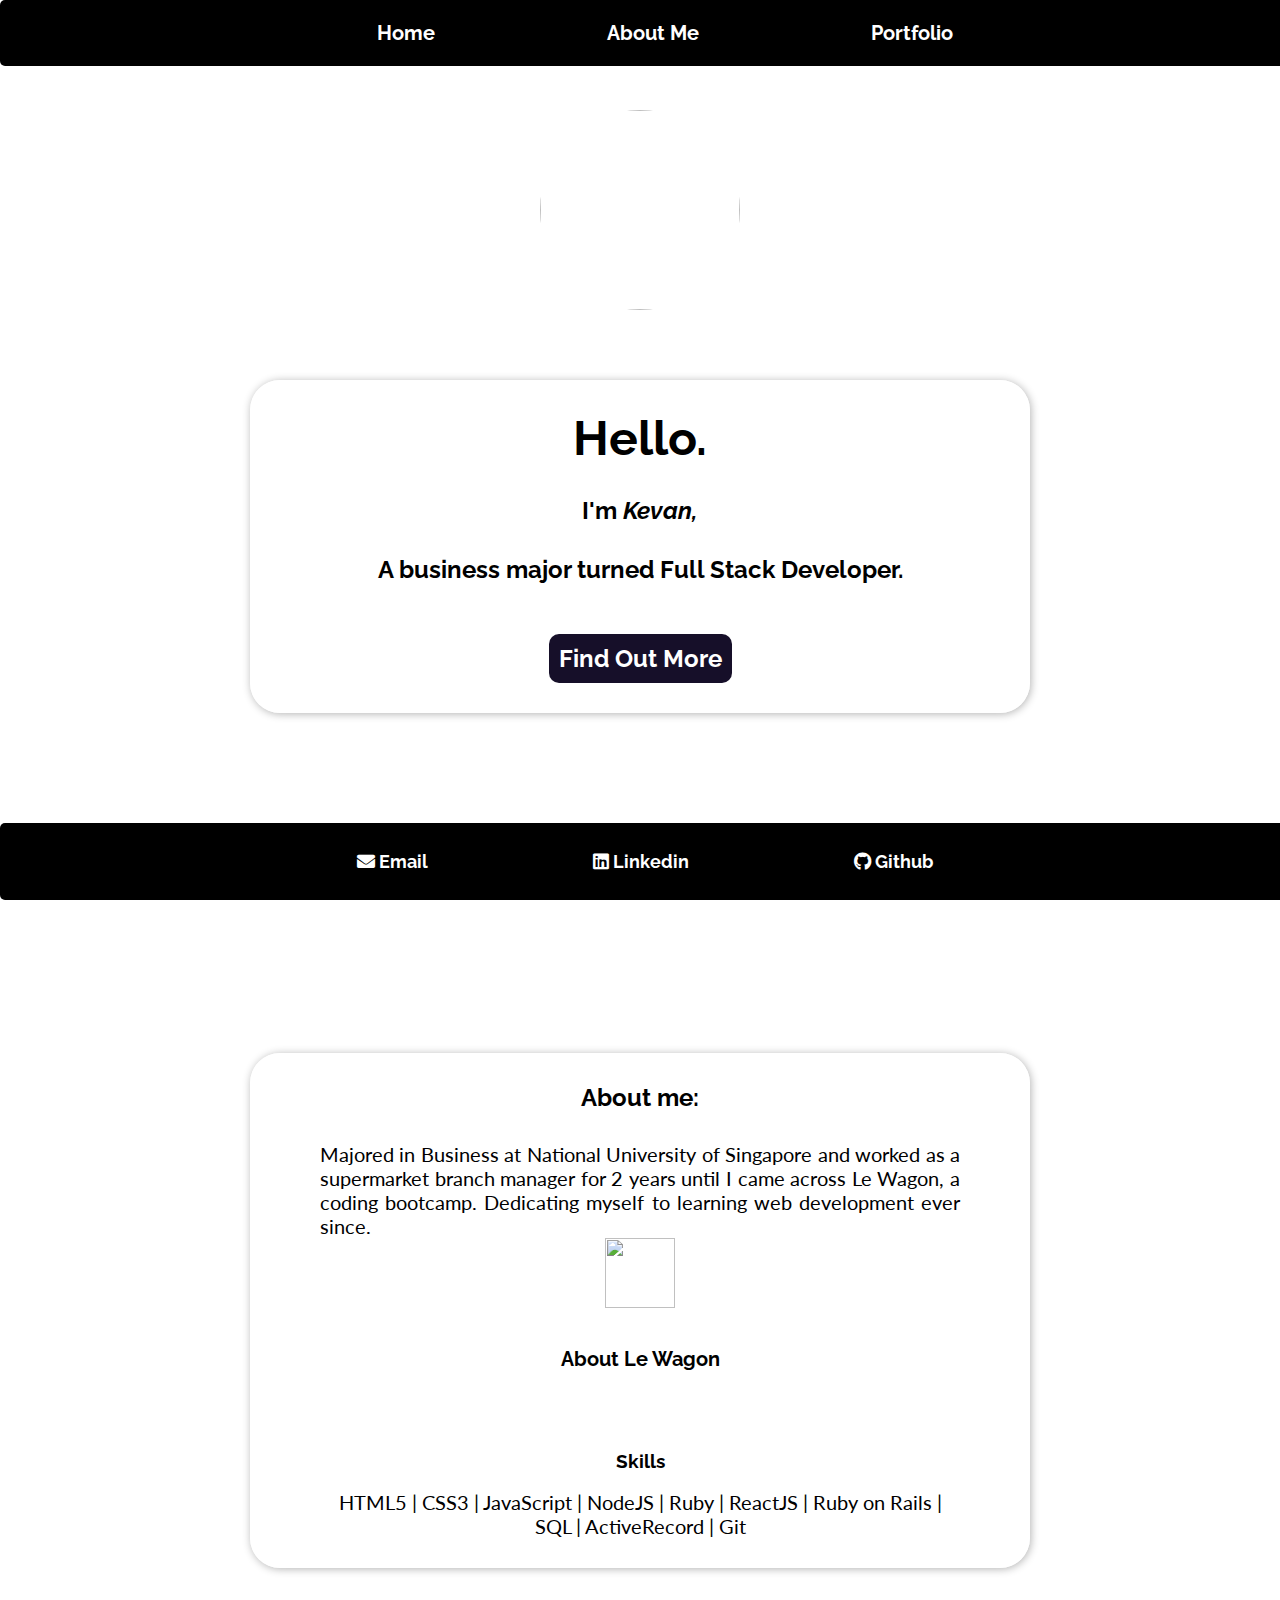
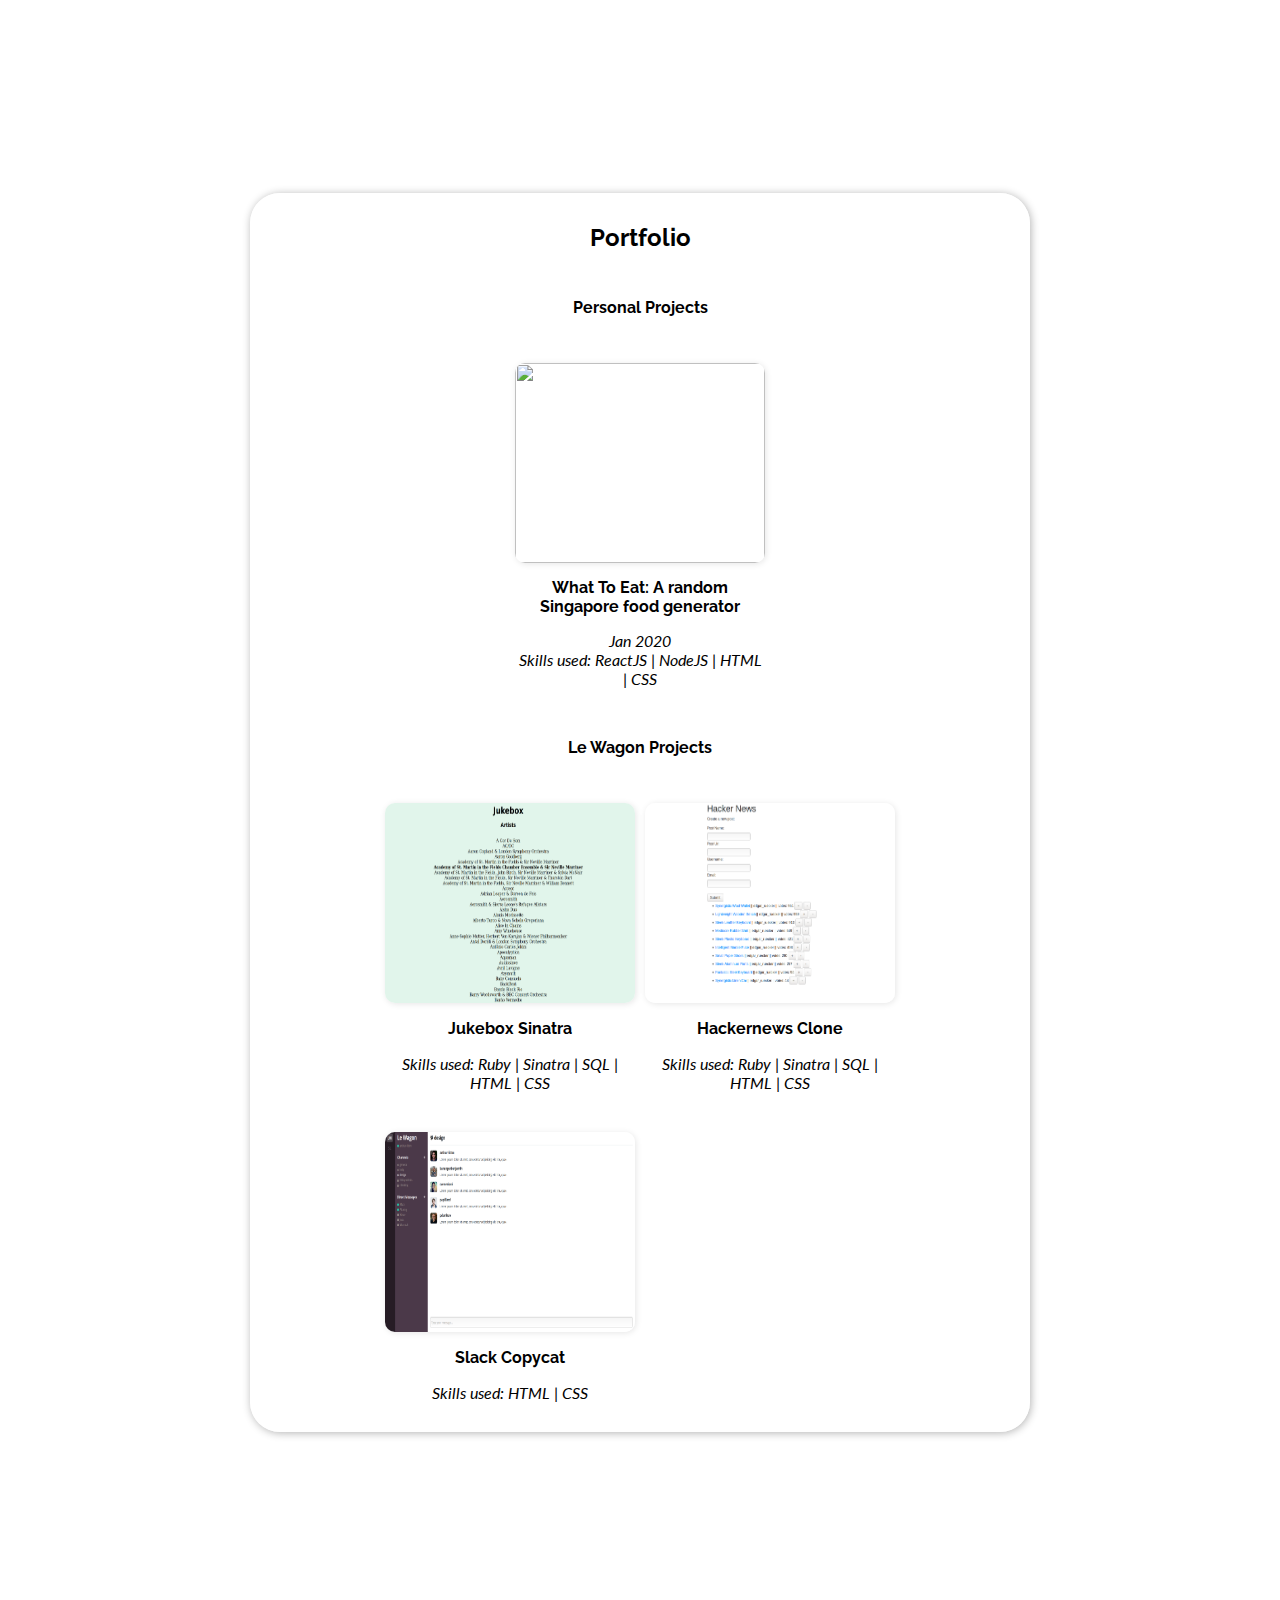
==== index.html @ 71cd7b51 "skeleton added" ====
<html>
<head>
  <meta charset="UTF-8">
  <meta name="viewport" content="width=device-width, initial-scale=1">
  <title>Kevan's Profile</title>
  <link rel="stylesheet" href="https://use.fontawesome.com/releases/v5.6.3/css/all.css">
  <link href="https://fonts.googleapis.com/css?family=Lato:400,400i,700|Raleway:400,700&display=swap" rel="stylesheet">
  <link rel="stylesheet" type="text/css" href="style.css">
</head>
<body>
  <div class='nav-bar'>
    <ul class = 'icons'>
      <li><a class='active' href="#">Home</a></li>
      <li><a href="#about">About Me</a></li>
      <li><a href="#portfolio">Portfolio</a></li>
    </ul>
  </div>
  <div class="content-full">
    <div class="content">
      <img class='profile-picture' src="./images/kevan.jpg" >

      <div class = 'welcome welcome-first'>
        <h1>Hello.</h1>
        <h2>I'm <em>Kevan,</em></h2>
        <h2>A business major turned Full Stack Developer.</h2>
        <a href="#" class = 'welcome-button'>Find Out More</a>
      </div>
        <div id="about"></div>
        <div class="welcome about">
          <h2>About me:</h2>
          <p>Majored in Business at National University of Singapore and worked as a supermarket branch manager for 2 years until I came across Le Wagon, a coding bootcamp. Dedicating myself to learning web development ever since.</p>
          <img src="./images/lewagon.png">
          <br>
          <a id='about-link' href="http://www.lewagon.com" target="_blank">About Le Wagon</a>
          <div class="skills">
            <h3>Skills</h3>
            <p>HTML5 | CSS3 | JavaScript | NodeJS | Ruby | ReactJS | Ruby on Rails | SQL | ActiveRecord | Git </p>
          </div>
        </div>

      <div id="portfolio"></div>
      <div class="welcome portfolio">
        <h2>Portfolio</h2>
        <h3>Personal Projects</h3>
          <div class="card">
            <img src="./images/whattoeat.jpg">
            <a href="http://grapes12.github.io/randomsgfood" target="_blank">What To Eat: A random Singapore food generator</a>
            <p><em>Jan 2020</em></p>
            <p>Skills used: ReactJS | NodeJS | HTML | CSS </p>
          </div>


        <h3 class="lewagon">Le Wagon Projects</h3>
        <div class="cards">
          <div class="card">
            <img src="./images/jukebox_sinatra.png">
            <h3>Jukebox Sinatra</h3>
            <p>Skills used: Ruby | Sinatra | SQL | HTML | CSS </p>
          </div>

          <div class="card">
            <img src="./images/sinatra_hackernews.png">
            <h3>Hackernews Clone</h3>
            <p>Skills used: Ruby | Sinatra | SQL | HTML | CSS </p>
          </div>

          <div class="card">
            <img src="./images/slack_copycat.png">
            <h3>Slack Copycat</h3>
            <p>Skills used: HTML | CSS </p>
          </div>
        </div>

      </div>

    </div>
  </div>
  <footer id ="contact">
    <ul class='footer-elements'>
      <div class="mail">
        <li><a href="mailto:kevankohjinwen@gmail.com" class=""><i class="fas fa-envelope"></i> Email</a></li>
      </div>
      <div class='icon'><li><a href="https://www.linkedin.com/in/kevankoh/" target="_blank"><i class="fab fa-linkedin"></i> Linkedin</a></li></div>
      <div class='icon'><li><a href="https://github.com/grapes12" target="_blank"><i class="fab fa-github"></i> Github</a></li></div>
    </ul>
  </footer>

</body>
</html>
---- style.css ----
@import './components/nav_bar.css';
@import './components/footer.css';
@import './components/welcome.css';
@import './components/about.css';
@import './components/portfolio.css';


body {
  font-family: 'Raleway';
  text-align: center;
  background-image: url("./images/background2.jpg");
  background-repeat: no-repeat;
  background-size: cover;
  background-attachment: fixed;
  height: 500vh;
  margin: 0;
  padding: 0;
}

h1, h2, p, a {
  margin: 0;
  padding: 0  ;
}

h1 {
  font-size: 48px;
}

h2 {

  font-size: 24px;
}

p {
  font-family: 'Lato';
  font-size: 20px;
}

a {
  color: white;
  text-decoration: none;
  font-weight:bolder;
}

a:hover{
  color: #6d7275;
}
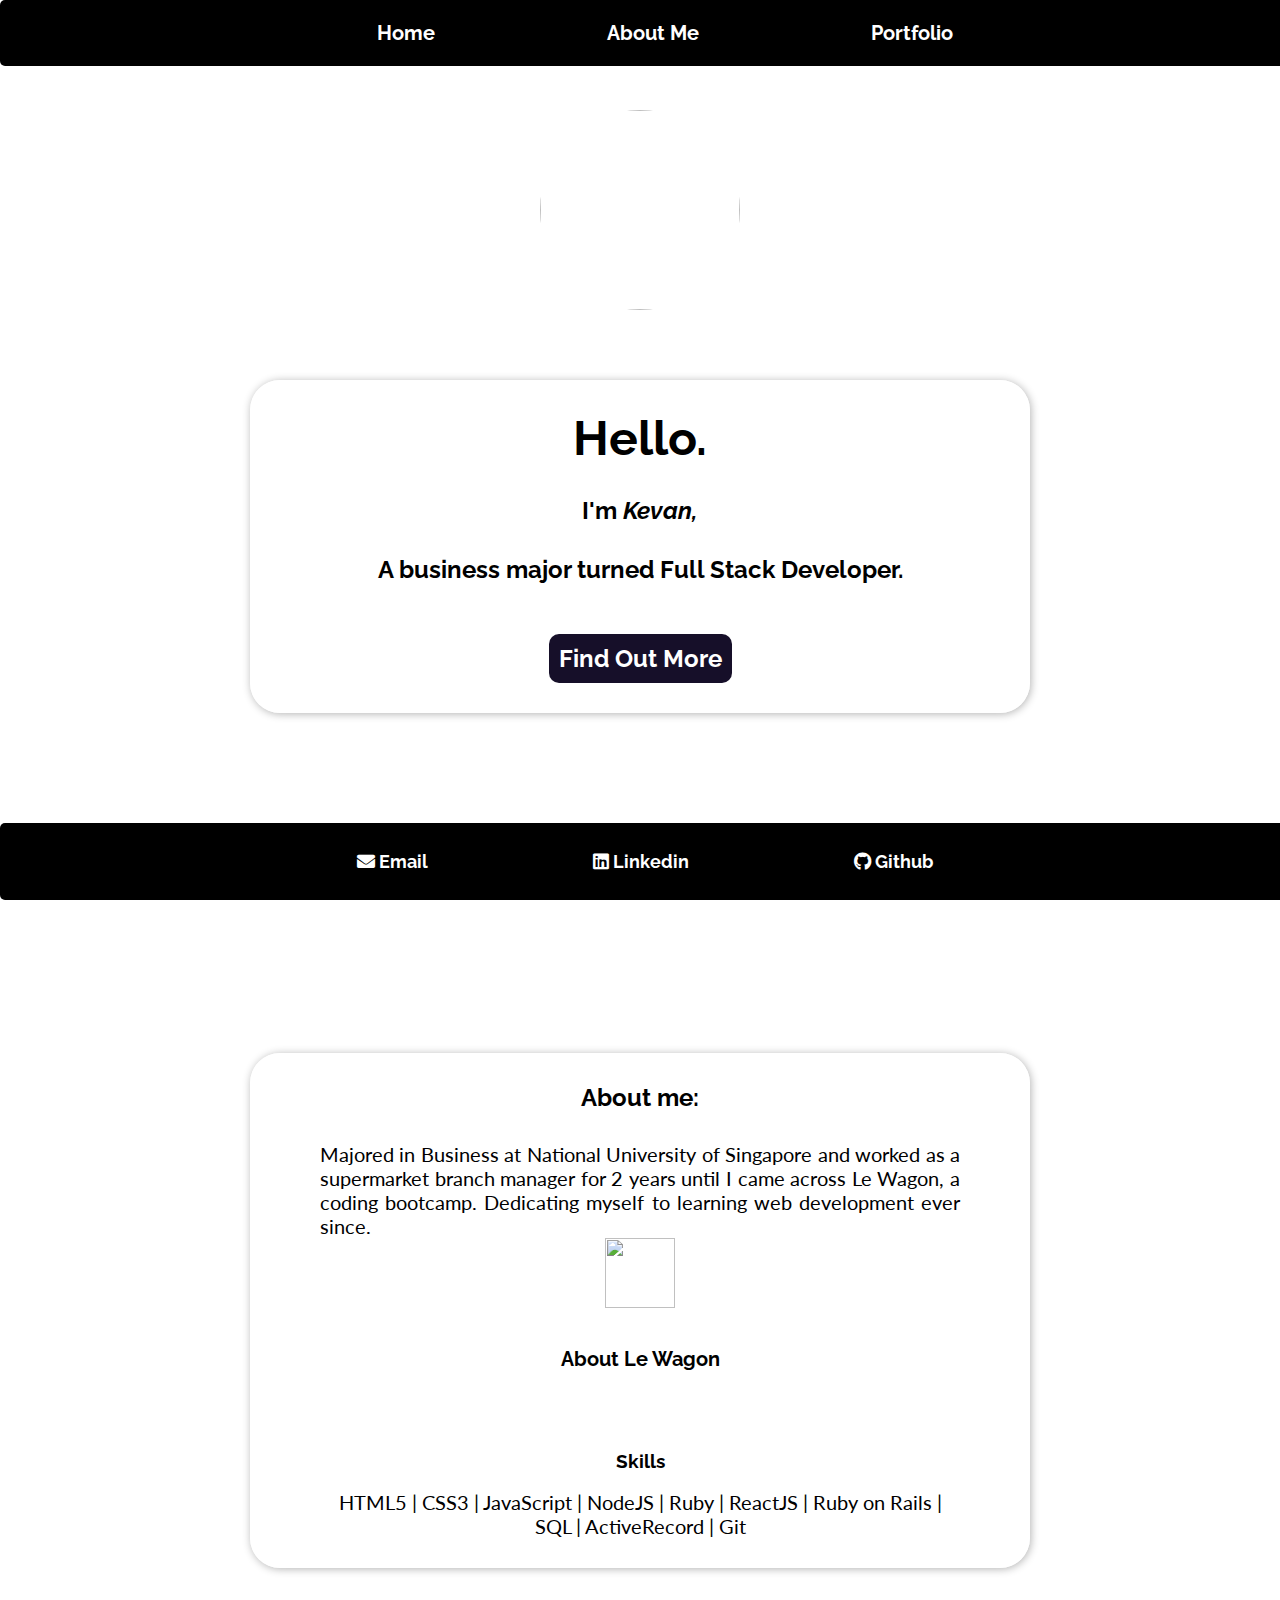
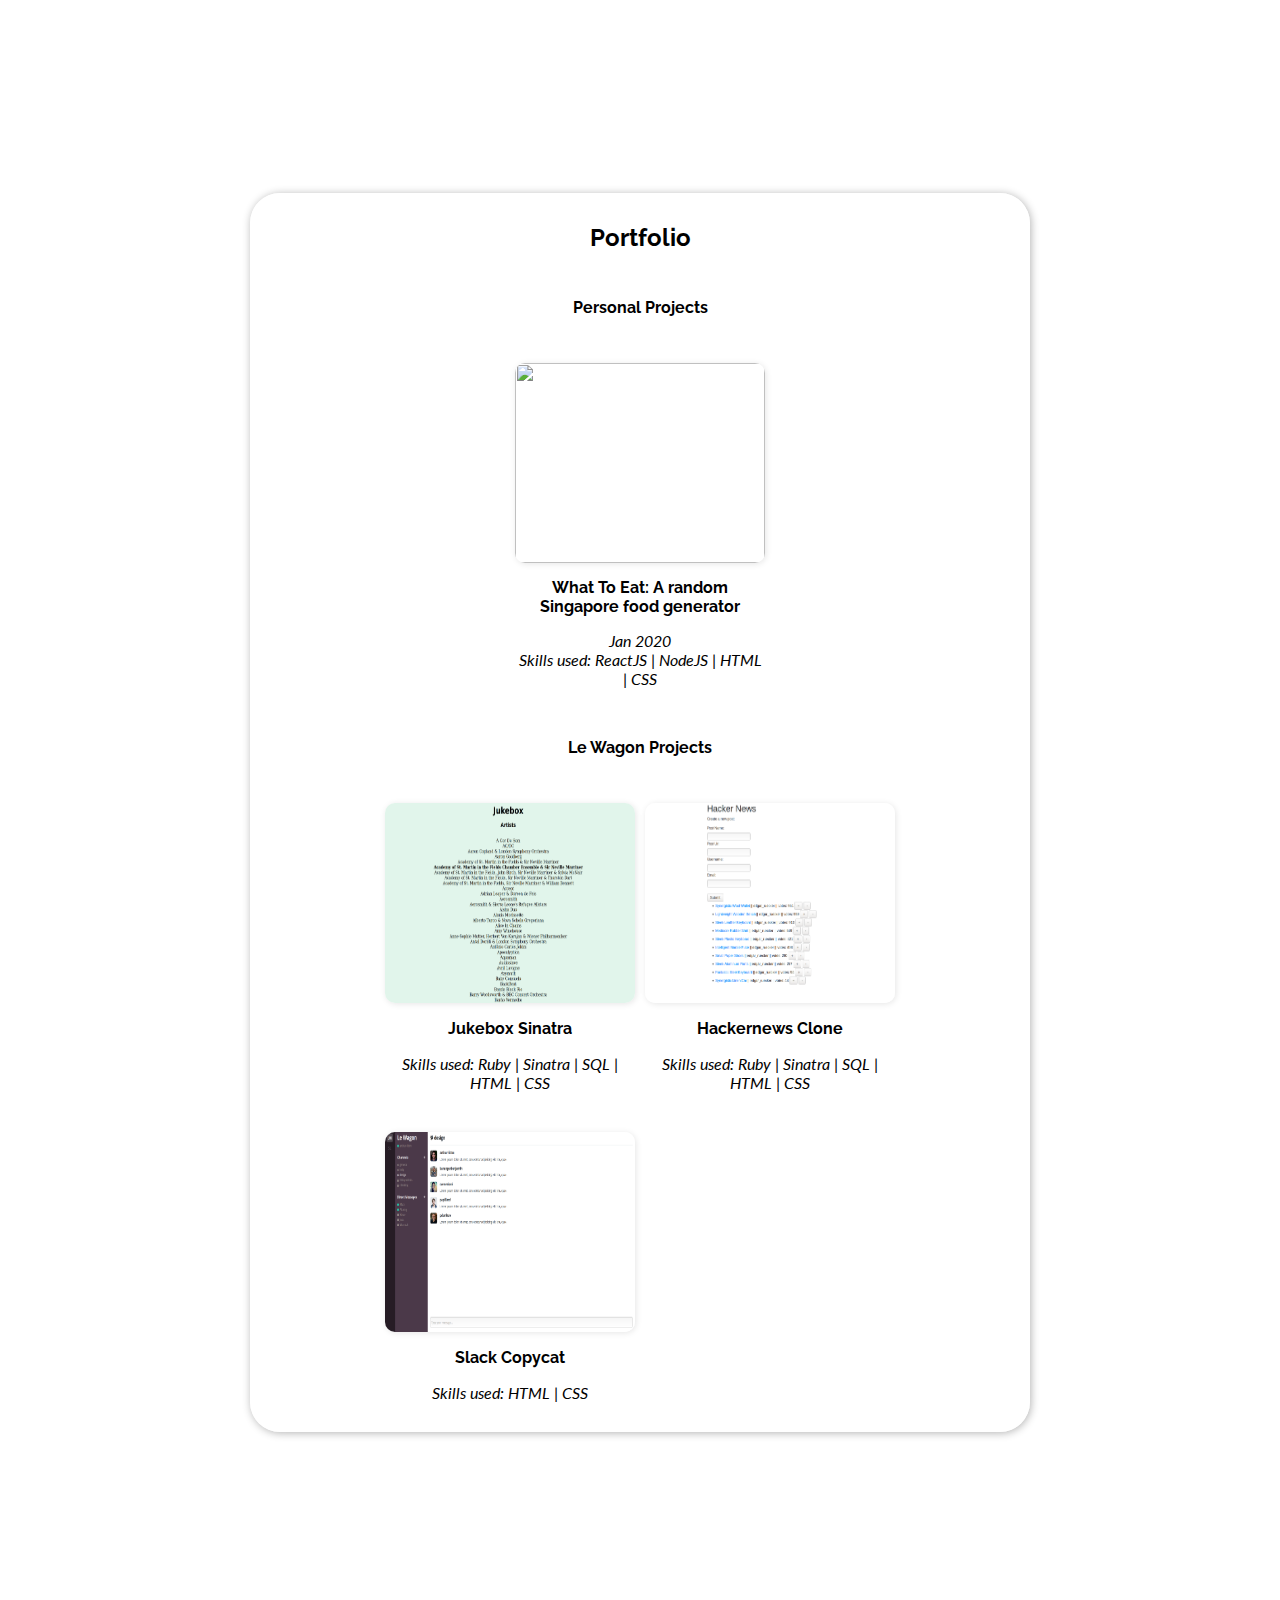
==== commit c486689a: "merge conflict resolved" ====
--- a/index.html
+++ b/index.html
@@ -23,7 +23,9 @@
         <h1>Hello.</h1>
         <h2>I'm <em>Kevan,</em></h2>
         <h2>A business major turned Full Stack Developer.</h2>
-        <a href="#" class = 'welcome-button'>Find Out More</a>
+
+        <a href="#about" class = 'welcome-button'>Find Out More</a>
+
       </div>
         <div id="about"></div>
         <div class="welcome about">
--- a/style.css
+++ b/style.css
@@ -48,4 +48,20 @@
 }
 
 
+@media (max-width: 1600px){
 
+  body {
+    height: 700vh;
+  }
+
+}
+
+@media (max-width: 980px){
+
+  body {
+    height: 700vh;
+  }
+
+}
+
+
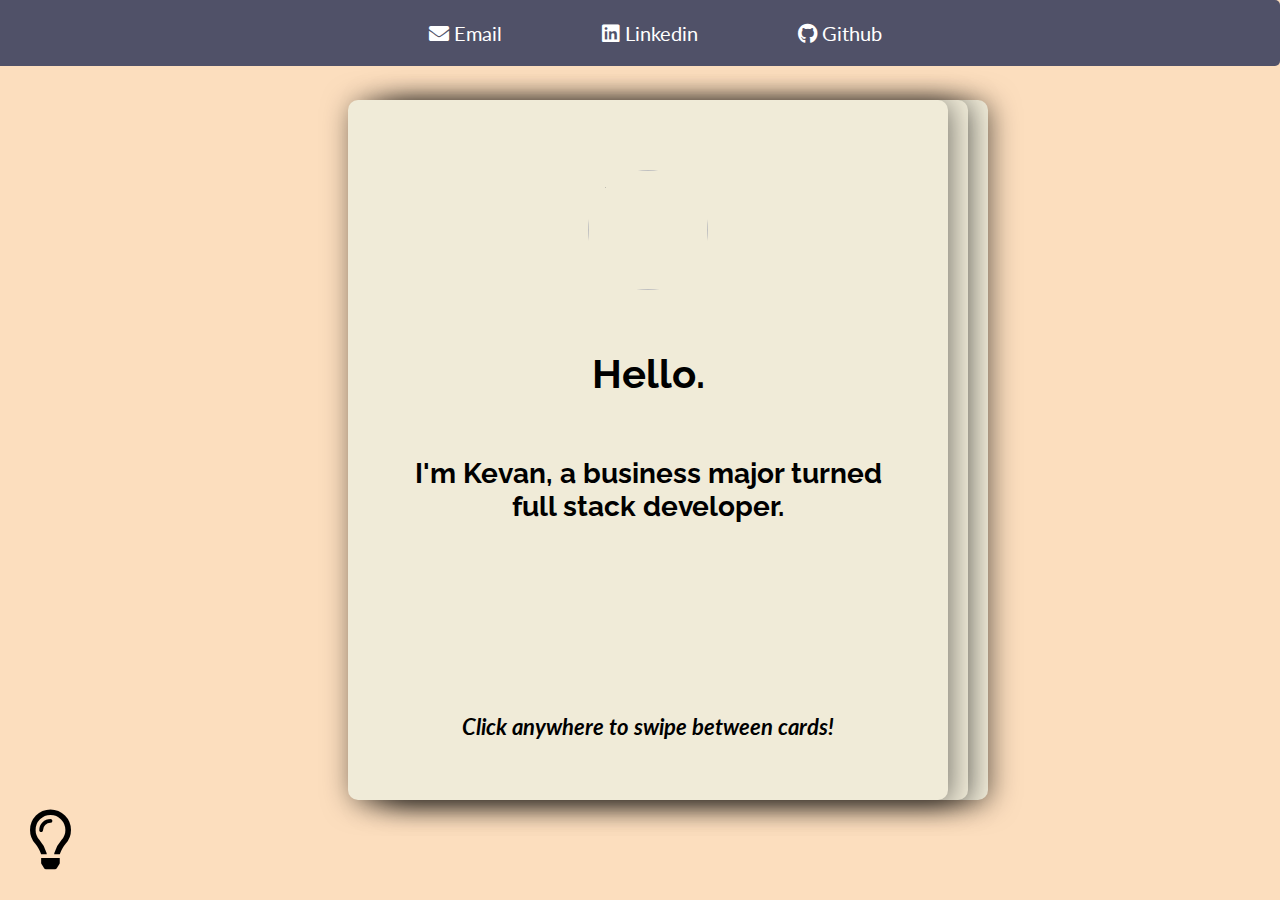
==== commit c8d4e461: "redid profile with javascript" ====
--- a/index.html
+++ b/index.html
@@ -1,91 +1,87 @@
 <html>
 <head>
   <meta charset="UTF-8">
-  <meta name="viewport" content="width=device-width, initial-scale=1">
-  <title>Kevan's Profile</title>
-  <link rel="stylesheet" href="https://use.fontawesome.com/releases/v5.6.3/css/all.css">
-  <link href="https://fonts.googleapis.com/css?family=Lato:400,400i,700|Raleway:400,700&display=swap" rel="stylesheet">
-  <link rel="stylesheet" type="text/css" href="style.css">
+  <title>Document</title>
+  <link rel="stylesheet" href="https://use.fontawesome.com/releases/v5.0.10/css/all.css">
+  <link href="https://fonts.googleapis.com/css?family=Lato:400,700|Raleway:400,400i,700&display=swap" rel="stylesheet">
+  <link rel="stylesheet" href="style.css">
 </head>
 <body>
   <div class='nav-bar'>
-    <ul class = 'icons'>
-      <li><a class='active' href="#">Home</a></li>
-      <li><a href="#about">About Me</a></li>
-      <li><a href="#portfolio">Portfolio</a></li>
+    <ul class='icons'>
+      <li><a href="mailto:kevankohjinwen@gmail.com" class=""><i class="fas fa-envelope"></i> Email</a></li>
+      <li><a href="https://www.linkedin.com/in/kevankoh/" target="_blank"><i class="fab fa-linkedin"></i> Linkedin</a></li>
+      <li><a href="https://github.com/grapes12" target="_blank"><i class="fab fa-github"></i> Github</a></li>
     </ul>
   </div>
-  <div class="content-full">
-    <div class="content">
-      <img class='profile-picture' src="./images/kevan.jpg" >
 
-      <div class = 'welcome welcome-first'>
-        <h1>Hello.</h1>
-        <h2>I'm <em>Kevan,</em></h2>
-        <h2>A business major turned Full Stack Developer.</h2>
+    <div class="parent">
 
-        <a href="#about" class = 'welcome-button'>Find Out More</a>
-
-      </div>
-        <div id="about"></div>
-        <div class="welcome about">
-          <h2>About me:</h2>
-          <p>Majored in Business at National University of Singapore and worked as a supermarket branch manager for 2 years until I came across Le Wagon, a coding bootcamp. Dedicating myself to learning web development ever since.</p>
-          <img src="./images/lewagon.png">
-          <br>
-          <a id='about-link' href="http://www.lewagon.com" target="_blank">About Le Wagon</a>
-          <div class="skills">
-            <h3>Skills</h3>
-            <p>HTML5 | CSS3 | JavaScript | NodeJS | Ruby | ReactJS | Ruby on Rails | SQL | ActiveRecord | Git </p>
-          </div>
-        </div>
-
-      <div id="portfolio"></div>
-      <div class="welcome portfolio">
-        <h2>Portfolio</h2>
-        <h3>Personal Projects</h3>
-          <div class="card">
-            <img src="./images/whattoeat.jpg">
-            <a href="http://grapes12.github.io/randomsgfood" target="_blank">What To Eat: A random Singapore food generator</a>
-            <p><em>Jan 2020</em></p>
-            <p>Skills used: ReactJS | NodeJS | HTML | CSS </p>
+      <div class="child child-1 active">
+        <img class='image-circle' src="./images/kevan.jpg">
+        <div class="container-text">
+          <div class="welcome-div">
+            <h2 class='welcome'>Hello.</h2>
+            <h3>I'm Kevan, a business major turned full stack developer.</h3>
           </div>
 
+          <h4 class='button-bottom'>Click anywhere to swipe between cards!</h4>
+        </div>
+      </div>
 
-        <h3 class="lewagon">Le Wagon Projects</h3>
-        <div class="cards">
-          <div class="card">
-            <img src="./images/jukebox_sinatra.png">
-            <h3>Jukebox Sinatra</h3>
-            <p>Skills used: Ruby | Sinatra | SQL | HTML | CSS </p>
-          </div>
-
-          <div class="card">
-            <img src="./images/sinatra_hackernews.png">
-            <h3>Hackernews Clone</h3>
-            <p>Skills used: Ruby | Sinatra | SQL | HTML | CSS </p>
-          </div>
-
-          <div class="card">
-            <img src="./images/slack_copycat.png">
-            <h3>Slack Copycat</h3>
-            <p>Skills used: HTML | CSS </p>
+      <div class="child child-2">
+        <h2 class='first-text '>About Me: </h2>
+        <img src="./images/book.png" alt="" class="image-square">
+        <div class="container-text container-second">
+          <p>Majored in Business at National University of Singapore and worked as a supermarket branch manager for 2 years until I came across Le Wagon, a coding bootcamp. Dedicating myself to learning web development ever since.</p>
+          <a href="http://www.lewagon.com" target='_blank'>About Le Wagon</a>
+          <div class="skills">
+            <h2>Skills</h2>
+            <p>HTML5 | CSS3 | JavaScript | AJAX | NodeJS | Ruby | ReactJS | Ruby on Rails | SQL | ActiveRecord | Git </p>
           </div>
         </div>
 
       </div>
 
+      <div class="child child-3">
+        <h2 class='first-text '>Portfolio: </h2>
+        <img src="./images/portfolio.png" alt="" class="image-square">
+        <div class="container-third">
+          <div class="projects">
+            <img src="./images/whattoeat.jpg" alt="whattoeat">
+            <p><em>Jan 2020</em></p>
+            <p>ReactJS | NodeJS | HTML | CSS </p>
+            <a href="http://grapes12.github.io/randomsgfood" target="_blank">What To Eat</a>
+          </div>
+
+
+          <div class="projects">
+            <img src="./images/chatroom.png" alt="chatroom">
+            <p><em>Le Wagon Project</em></p>
+            <p>Bootstrap | HTML | CSS | JavaScript | AJAX </p>
+            <a href="./images/chatroom.png" target='_blank'>Chat Room</a>
+          </div>
+
+          <div class="projects">
+            <img src="./images/form.png" alt="form-validation">
+            <p><em>Le Wagon Project</em></p>
+            <p>Bootstrap | HTML | CSS | JavaScript</p>
+            <a href="./images/form.png" target='_blank'>Validation Form</a>
+          </div>
+
+          <div class="projects">
+            <img src="./images/sinatra_hackernews.png" alt="sinatra_hackernews">
+            <p><em>Le Wagon Project</em></p>
+            <p>Ruby | Sinatra | SQL | HTML | CSS </p>
+            <a href="./images/sinatra_hackernews.png" target='_blank'>Hackernews Clone</a>
+          </div>
+
+
+
+        </div>
+      </div>
     </div>
-  </div>
-  <footer id ="contact">
-    <ul class='footer-elements'>
-      <div class="mail">
-        <li><a href="mailto:kevankohjinwen@gmail.com" class=""><i class="fas fa-envelope"></i> Email</a></li>
-      </div>
-      <div class='icon'><li><a href="https://www.linkedin.com/in/kevankoh/" target="_blank"><i class="fab fa-linkedin"></i> Linkedin</a></li></div>
-      <div class='icon'><li><a href="https://github.com/grapes12" target="_blank"><i class="fab fa-github"></i> Github</a></li></div>
-    </ul>
-  </footer>
-
+    <i class="far fa-lightbulb lightbulb-active "></i>
+  <script src="main.js"></script>
 </body>
 </html>
--- a/style.css
+++ b/style.css
@@ -1,67 +1,85 @@
-
-@import './components/nav_bar.css';
-@import './components/footer.css';
-@import './components/welcome.css';
-@import './components/about.css';
-@import './components/portfolio.css';
+@import './css/cards.css';
+@import './css/portfolio.css';
+@import './css/nav-bar.css';
 
 
 body {
-  font-family: 'Raleway';
-  text-align: center;
-  background-image: url("./images/background2.jpg");
-  background-repeat: no-repeat;
-  background-size: cover;
-  background-attachment: fixed;
-  height: 500vh;
-  margin: 0;
-  padding: 0;
+  transition: 0.3s;
+  background-color: #fcdebe;
+  font-family: 'Lato';
 }
 
-h1, h2, p, a {
-  margin: 0;
-  padding: 0  ;
+body.darken {
+  transition: 0.3s;
+  background-color: #0d1321;
 }
 
-h1 {
-  font-size: 48px;
+
+h1, h2, h3, h4, p, a {
+  margin: 0;
 }
 
-h2 {
-
-  font-size: 24px;
+h2, h3 {
+  font-family: 'Raleway';
 }
 
 p {
-  font-family: 'Lato';
-  font-size: 20px;
+  margin-top: 5px;
+  font-size: 18px;
 }
 
-a {
-  color: white;
-  text-decoration: none;
-  font-weight:bolder;
+.welcome {
+  font-size: 40px;
+  margin-top: 60px;
 }
 
-a:hover{
-  color: #6d7275;
+.welcome-div h3 {
+  margin-top: 60px;
 }
 
+.parent {
+  display: flex;
+  justify-content: center;
+}
 
-@media (max-width: 1600px){
+.far.lightbulb-active {
+  position: absolute;
+  font-size: 60px;
+  bottom: 30;
+  left: 30;
+}
 
-  body {
-    height: 700vh;
+.dark {
+  color: white;
+}
+
+.lightbulb-inactive {
+  display: none;
+}
+
+@media (max-width: 1200px){
+.welcome {
+  font-size: 32px;
+  margin-top: 30px;
+}
+
+.welcome-div h3 {
+  margin-top: 30px
+  }
+}
+
+@media (max-width: 500px){
+.welcome {
+  font-size: 24px;
+  margin-top: 10px;
+}
+
+.child-1 h3 {
+    font-size: 20px;
   }
 
+.button-bottom {
+  font-size: 20px;
+  margin-top: 10px;
 }
-
-@media (max-width: 980px){
-
-  body {
-    height: 700vh;
-  }
-
 }
-
-
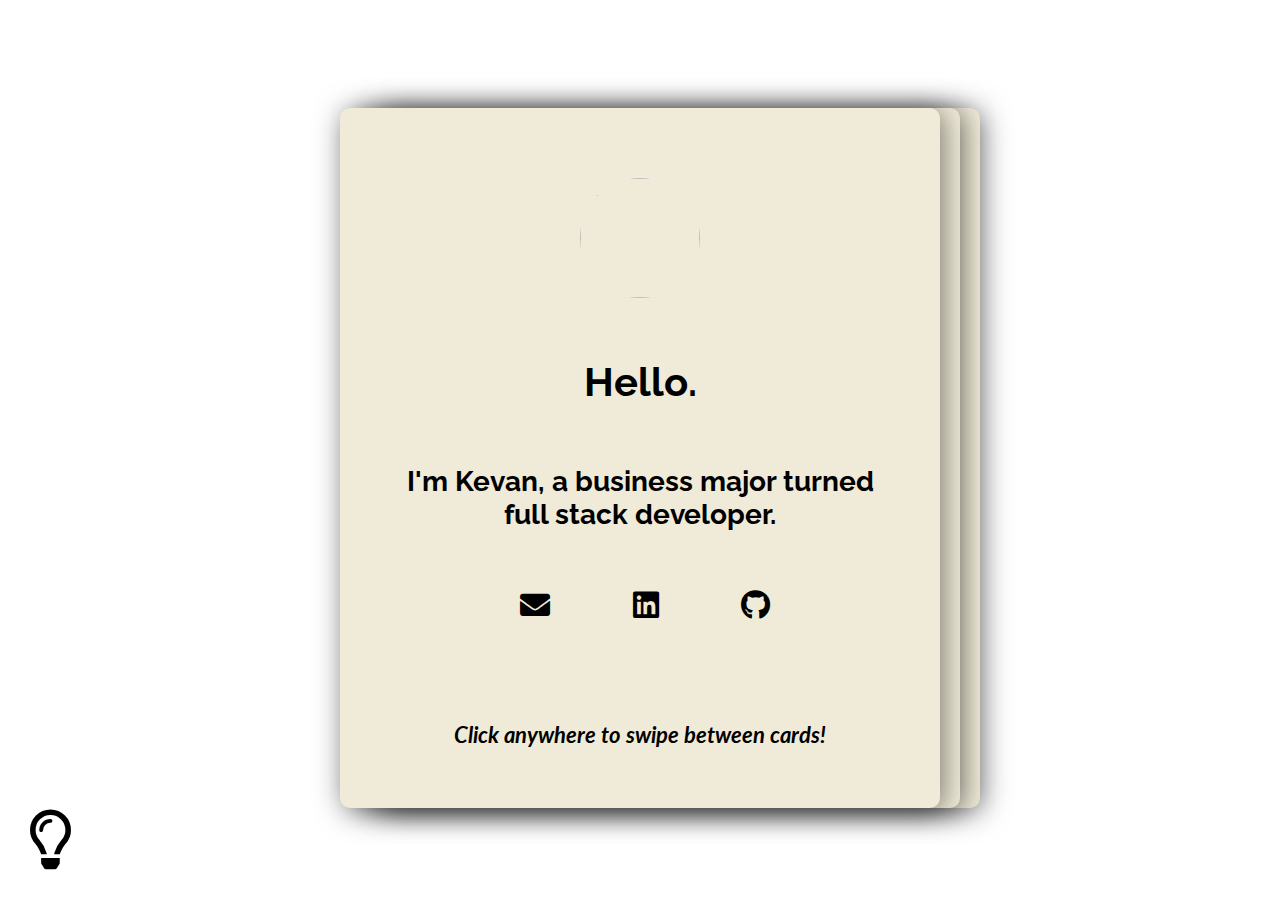
==== commit 8d3d14a3: "added background images" ====
--- a/index.html
+++ b/index.html
@@ -1,20 +1,15 @@
 <html>
 <head>
   <meta charset="UTF-8">
-  <title>Document</title>
+  <meta name="viewport" content="width=device-width"/>
+  <title>Kevan's Page</title>
   <link rel="stylesheet" href="https://use.fontawesome.com/releases/v5.0.10/css/all.css">
   <link href="https://fonts.googleapis.com/css?family=Lato:400,700|Raleway:400,400i,700&display=swap" rel="stylesheet">
   <link rel="stylesheet" href="style.css">
 </head>
 <body>
-  <div class='nav-bar'>
-    <ul class='icons'>
-      <li><a href="mailto:kevankohjinwen@gmail.com" class=""><i class="fas fa-envelope"></i> Email</a></li>
-      <li><a href="https://www.linkedin.com/in/kevankoh/" target="_blank"><i class="fab fa-linkedin"></i> Linkedin</a></li>
-      <li><a href="https://github.com/grapes12" target="_blank"><i class="fab fa-github"></i> Github</a></li>
-    </ul>
-  </div>
 
+  <div class="container">
     <div class="parent">
 
       <div class="child child-1 active">
@@ -23,6 +18,13 @@
           <div class="welcome-div">
             <h2 class='welcome'>Hello.</h2>
             <h3>I'm Kevan, a business major turned full stack developer.</h3>
+            <div class='nav-bar'>
+              <ul class='icons'>
+                <li><a href="mailto:kevankohjinwen@gmail.com" class=""><i class="fas fa-envelope"></i></a></li>
+                <li><a href="https://www.linkedin.com/in/kevankoh/" target="_blank"><i class="fab fa-linkedin"></i></a></li>
+                <li><a href="https://github.com/grapes12" target="_blank"><i class="fab fa-github"></i></a></li>
+              </ul>
+            </div>
           </div>
 
           <h4 class='button-bottom'>Click anywhere to swipe between cards!</h4>
@@ -82,6 +84,8 @@
       </div>
     </div>
     <i class="far fa-lightbulb lightbulb-active "></i>
+  </div>
+
   <script src="main.js"></script>
 </body>
 </html>
--- a/style.css
+++ b/style.css
@@ -5,15 +5,20 @@
 
 body {
   transition: 0.3s;
-  background-color: #fcdebe;
+  background: url("https://images.pexels.com/photos/37728/pexels-photo-37728.jpeg?auto=compress&cs=tinysrgb&dpr=2&h=650&w=940");
+  background-size: cover;
   font-family: 'Lato';
+
 }
 
 body.darken {
   transition: 0.3s;
-  background-color: #0d1321;
+  background: url("https://images.pexels.com/photos/355465/pexels-photo-355465.jpeg?auto=compress&cs=tinysrgb&dpr=2&h=650&w=940");
 }
 
+img {
+  image-rendering: pixelated;
+}
 
 h1, h2, h3, h4, p, a {
   margin: 0;
@@ -26,6 +31,14 @@
 p {
   margin-top: 5px;
   font-size: 18px;
+}
+
+.container {
+  display: flex;
+  align-items: center;
+  justify-content: center;
+  width: 100%;
+  height: 100vh;
 }
 
 .welcome {
@@ -47,7 +60,13 @@
   font-size: 60px;
   bottom: 30;
   left: 30;
+  z-index: 10;
 }
+
+.far.lightbulb-active:hover {
+  color: grey;
+}
+
 
 .dark {
   color: white;
@@ -68,10 +87,19 @@
   }
 }
 
+@media (max-width: 768px){
+  .far.lightbulb-active {
+    bottom: 5;
+    left: 5;
+    font-size: 30px;
+}
+
+}
+
 @media (max-width: 500px){
 .welcome {
   font-size: 24px;
-  margin-top: 10px;
+  margin-top: 50px;
 }
 
 .child-1 h3 {
@@ -79,7 +107,7 @@
   }
 
 .button-bottom {
-  font-size: 20px;
+  font-size: 16px;
   margin-top: 10px;
 }
 }
